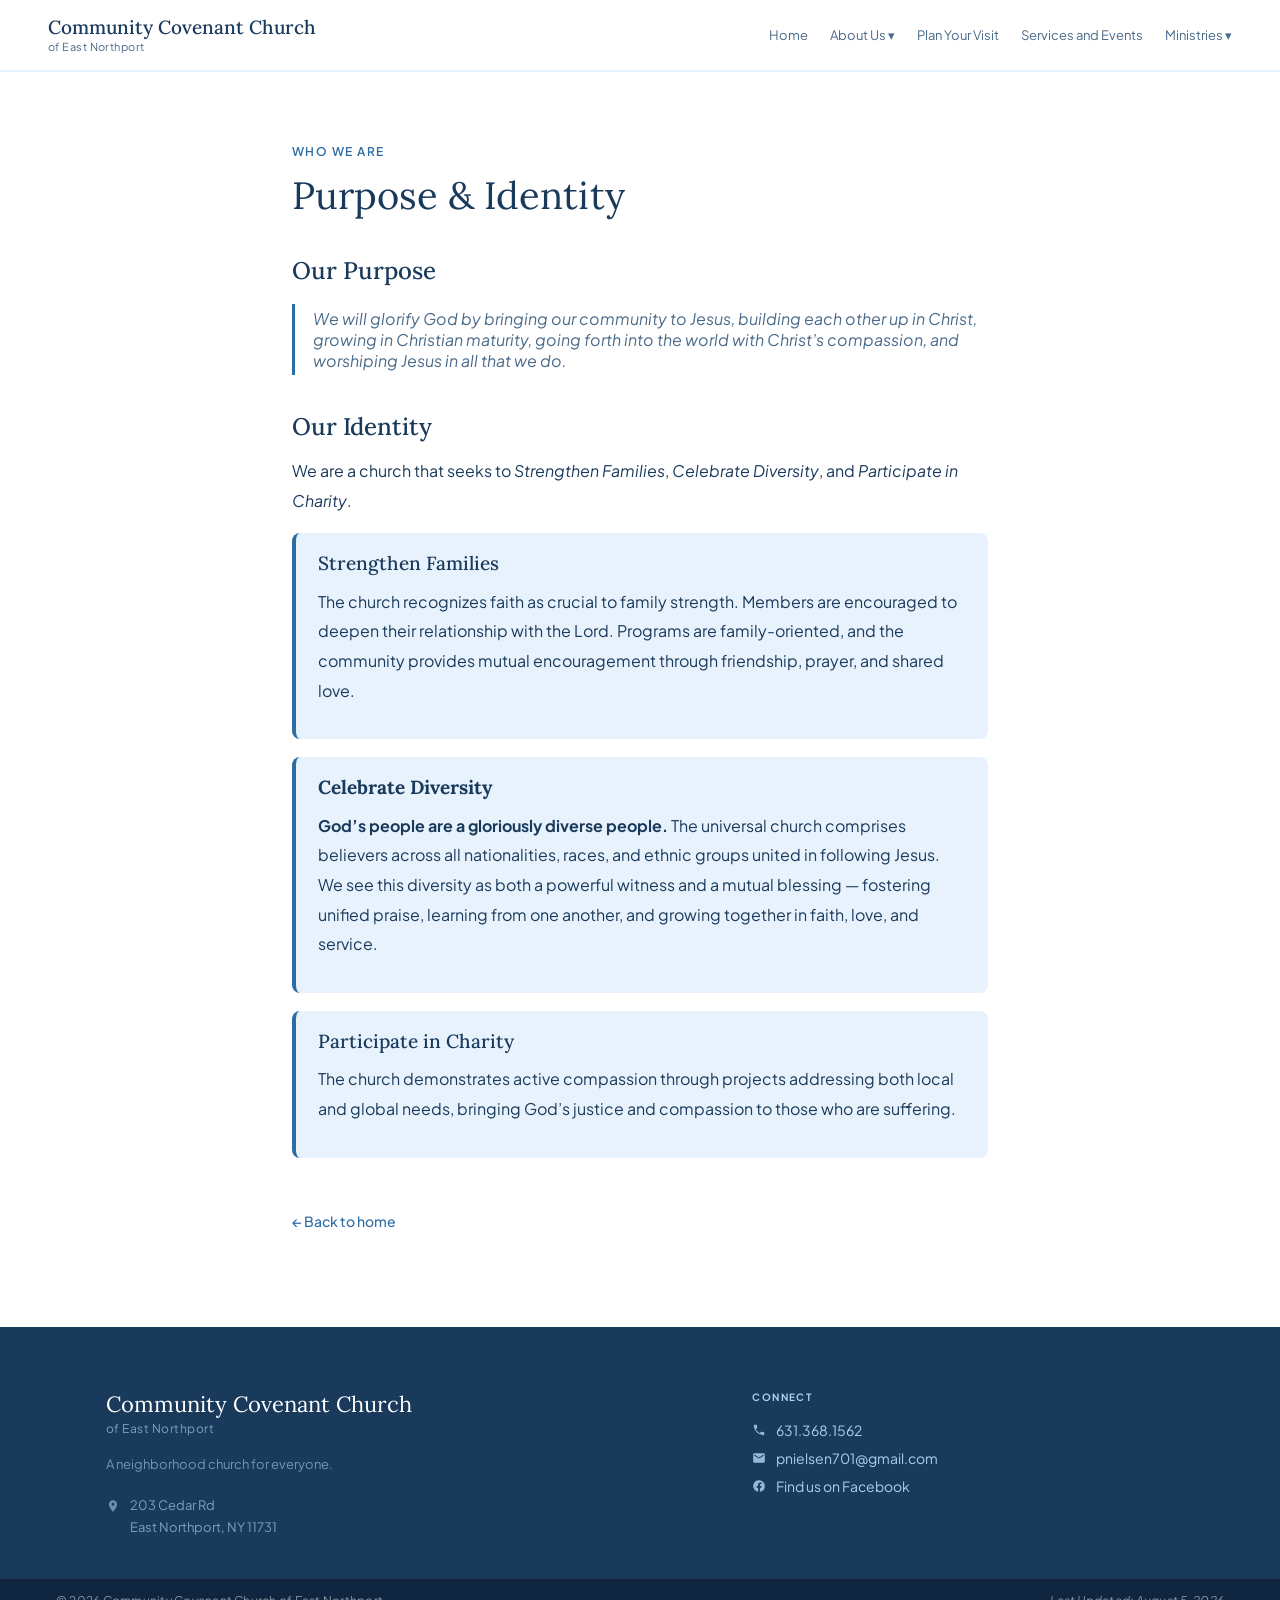
==== about.html @ 5610a80f "Events: add 9/19 Garage Sale, rename Thanksgiving Dinner, move OCC to 11/22" ====
<!DOCTYPE html>
<html lang="en">
<head>
<!-- Google tag (gtag.js) -->
<script async src="https://www.googletagmanager.com/gtag/js?id=G-BMM3CZ1VEX"></script>
<script>
  window.dataLayer = window.dataLayer || [];
  function gtag(){dataLayer.push(arguments);}
  gtag('js', new Date());
  gtag('config', 'G-BMM3CZ1VEX');
</script>
<meta charset="UTF-8">
<meta name="viewport" content="width=device-width, initial-scale=1.0">
<title>Purpose & Identity &mdash; Community Covenant Church of East Northport</title>
<meta name="description" content="Our purpose is to glorify God by bringing our community to Jesus. We Strengthen Families, Celebrate Diversity, and Participate in Charity.">
<link rel="canonical" href="https://comcovchurch.com/about.html">
<meta name="theme-color" content="#2e6da4">
<meta property="og:type" content="website">
<meta property="og:title" content="Purpose & Identity &mdash; Community Covenant Church of East Northport">
<meta property="og:description" content="Our purpose is to glorify God by bringing our community to Jesus. We Strengthen Families, Celebrate Diversity, and Participate in Charity.">
<meta property="og:image" content="https://comcovchurch.com/images/hero.jpg">
<meta property="og:url" content="https://comcovchurch.com/about.html">
<meta property="og:site_name" content="Community Covenant Church of East Northport">
<meta name="twitter:card" content="summary_large_image">
<meta name="twitter:title" content="Purpose & Identity &mdash; Community Covenant Church of East Northport">
<meta name="twitter:description" content="Our purpose is to glorify God by bringing our community to Jesus. We Strengthen Families, Celebrate Diversity, and Participate in Charity.">
<meta name="twitter:image" content="https://comcovchurch.com/images/hero.jpg">
<link href="https://fonts.googleapis.com/css2?family=Lora:ital,wght@0,400;0,500;0,600;1,400&family=Plus+Jakarta+Sans:wght@300;400;500;600&display=swap" rel="stylesheet">
<link rel="stylesheet" href="style.css">
</head>
<body>

<nav>
  <div class="nav-brand">
    <a href="index.html" style="text-decoration:none; color:inherit;">
      <div class="nav-name">Community Covenant Church</div>
      <div class="nav-sub">of East Northport</div>
    </a>
  </div>
  <div class="nav-links">
    <a href="index.html">Home</a>
    <div class="nav-dropdown">
      <button type="button" class="nav-dropdown-trigger" aria-haspopup="true">About Us <span aria-hidden="true">&#9662;</span></button>
      <div class="nav-dropdown-menu" role="menu">
        <a href="about.html" role="menuitem">Purpose &amp; Identity</a>
        <a href="staff.html" role="menuitem">Staff</a>
        <a href="gallery.html" role="menuitem">Gallery</a>
      </div>
    </div>
    <a href="services.html">Plan Your Visit</a>
    <a href="events.html">Services and Events</a>
    <div class="nav-dropdown">
      <button type="button" class="nav-dropdown-trigger" aria-haspopup="true">Ministries <span aria-hidden="true">&#9662;</span></button>
      <div class="nav-dropdown-menu" role="menu">
        <a href="womens-ministry.html" role="menuitem">Women&#8217;s Ministry</a>
        <a href="youth-children.html" role="menuitem">Children &amp; Youth</a>
        <a href="affirmations.html" role="menuitem">Affirmations</a>
      </div>
    </div>
  </div>
</nav>

<main class="article">
  <div class="article-eyebrow">Who we are</div>
  <h1 class="article-title">Purpose & Identity</h1>
  <h2>Our Purpose</h2>
  <blockquote>We will glorify God by bringing our community to Jesus, building each other up in Christ, growing in Christian maturity, going forth into the world with Christ&#8217;s compassion, and worshiping Jesus in all that we do.</blockquote>

  <h2>Our Identity</h2>
  <p>We are a church that seeks to <em>Strengthen Families</em>, <em>Celebrate Diversity</em>, and <em>Participate in Charity</em>.</p>

  <div class="pillar-callout">
    <h3>Strengthen Families</h3>
    <p>The church recognizes faith as crucial to family strength. Members are encouraged to deepen their relationship with the Lord. Programs are family-oriented, and the community provides mutual encouragement through friendship, prayer, and shared love.</p>
  </div>

  <div class="pillar-callout">
    <h3><strong>Celebrate Diversity</strong></h3>
    <p><strong>God&#8217;s people are a gloriously diverse people.</strong> The universal church comprises believers across all nationalities, races, and ethnic groups united in following Jesus. We see this diversity as both a powerful witness and a mutual blessing &mdash; fostering unified praise, learning from one another, and growing together in faith, love, and service.</p>
  </div>

  <div class="pillar-callout">
    <h3>Participate in Charity</h3>
    <p>The church demonstrates active compassion through projects addressing both local and global needs, bringing God&#8217;s justice and compassion to those who are suffering.</p>
  </div>
  <a class="article-back" href="index.html">&larr; Back to home</a>
</main>

<footer id="contact">
  <div class="footer-grid">
    <div class="footer-col footer-brand">
      <div class="footer-name">Community Covenant Church</div>
      <div class="footer-sub-name">of East Northport</div>
      <p class="footer-tagline">A neighborhood church for everyone.</p>
      <div class="footer-addr"><a href="https://www.google.com/maps/search/?api=1&amp;query=203+Cedar+Rd+East+Northport+NY+11731" target="_blank" rel="noopener"><svg class="footer-icon" viewBox="0 0 24 24" width="14" height="14" aria-hidden="true" fill="currentColor"><path d="M12 2C8.13 2 5 5.13 5 9c0 5.25 7 13 7 13s7-7.75 7-13c0-3.87-3.13-7-7-7zm0 9.5a2.5 2.5 0 010-5 2.5 2.5 0 010 5z"/></svg><span>203 Cedar Rd<br>East Northport, NY 11731</span></a></div>
    </div>
    <div class="footer-col">
      <div class="footer-head">Connect</div>
      <div class="footer-contact">
        <a href="tel:6313681562"><svg class="footer-icon" viewBox="0 0 24 24" width="14" height="14" aria-hidden="true" fill="currentColor"><path d="M6.62 10.79c1.44 2.83 3.76 5.14 6.59 6.59l2.2-2.2c.27-.27.67-.36 1.02-.24 1.12.37 2.33.57 3.57.57.55 0 1 .45 1 1V20c0 .55-.45 1-1 1A17 17 0 013 4c0-.55.45-1 1-1h3.5c.55 0 1 .45 1 1 0 1.25.2 2.45.57 3.57.11.35.03.74-.25 1.02l-2.2 2.2z"/></svg><span>631.368.1562</span></a>
        <a href="mailto:pnielsen701@gmail.com"><svg class="footer-icon" viewBox="0 0 24 24" width="14" height="14" aria-hidden="true" fill="currentColor"><path d="M20 4H4c-1.1 0-2 .9-2 2v12c0 1.1.9 2 2 2h16c1.1 0 2-.9 2-2V6c0-1.1-.9-2-2-2zm0 4l-8 5-8-5V6l8 5 8-5v2z"/></svg><span>pnielsen701@gmail.com</span></a>
        <a href="https://www.facebook.com/eastnorthportcovenant" target="_blank" rel="noopener"><svg class="footer-icon" viewBox="0 0 24 24" width="14" height="14" aria-hidden="true" fill="currentColor"><path d="M22 12a10 10 0 10-11.56 9.88V14.9H7.9V12h2.54V9.8c0-2.5 1.5-3.9 3.78-3.9 1.1 0 2.24.2 2.24.2v2.46h-1.26c-1.24 0-1.63.77-1.63 1.56V12h2.78l-.45 2.9h-2.34v6.98A10 10 0 0022 12z"/></svg><span>Find us on Facebook</span></a>
      </div>
    </div>
  </div>
  <div class="footer-bottom">
    <span class="footer-copyright">&copy; 2026 Community Covenant Church of East Northport</span>
    <span class="footer-updated">Last Updated: August 5, 2026</span>
  </div>
</footer>

</body>
</html>
---- style.css ----
*, *::before, *::after { box-sizing: border-box; margin: 0; padding: 0; }
  :root {
    --sky: #2e6da4;
    --sky-light: #e8f2fc;
    --sky-mid: #cce5f6;
    --sky-dark: #1a3a5c;
    --sky-deep: #0f2540;
    --sage: #3a7a54;
    --sage-light: #d4edda;
    --gold: #c8a020;
    --gold-light: #fef9c3;
    --teal: #2a8a8a;
    --teal-light: #cef0ee;
    --white: #ffffff;
    --off-white: #f4f8fc;
    --border: #d8e8f4;
    --text: #1a3a5c;
    --muted: #4a6a8a;
    --muted-light: #7aa0c0;
  }
  body { font-family: 'Plus Jakarta Sans', sans-serif; background: var(--white); color: var(--text); }


  /* ANNOUNCEMENT BANNER */
  .banner { background: var(--sky); padding: 10px 48px; display: flex; align-items: center; justify-content: center; gap: 12px; }
  .banner p { font-size: 13px; color: white; }
  .banner a { color: #a8d0f0; text-decoration: underline; font-weight: 500; }

  /* NAV */
  nav { background: var(--white); border-bottom: 2px solid var(--sky-light); padding: 0 48px; display: flex; align-items: center; justify-content: space-between; height: 72px; position: sticky; top: 0; z-index: 100; }
  .nav-brand { display: flex; flex-direction: column; }
  .nav-name { font-family: 'Lora', serif; font-size: 19px; font-weight: 500; color: var(--sky-dark); line-height: 1.1; }
  .nav-sub { font-size: 11px; color: var(--muted); letter-spacing: 0.04em; margin-top: 2px; }
  .nav-links { display: flex; gap: 22px; align-items: center; flex-wrap: wrap; justify-content: flex-end; }
  .nav-links a { display: inline-block; font-family: inherit; font-size: 13px; font-weight: 400; line-height: 1.4; color: var(--muted); text-decoration: none; transition: color 0.2s; white-space: nowrap; }

  /* MINISTRIES DROPDOWN */
  .nav-dropdown { position: relative; display: inline-flex; align-items: center; }
  .nav-dropdown-trigger { display: inline-block; background: none; border: 0; padding: 0; margin: 0; font-family: inherit; font-size: 13px; font-weight: 400; line-height: 1.4; color: var(--muted); cursor: pointer; transition: color 0.2s; white-space: nowrap; vertical-align: baseline; }
  .nav-dropdown-trigger:hover { color: var(--sky); }
  .nav-dropdown:focus-within .nav-dropdown-trigger { color: var(--sky); }
  .nav-dropdown-menu { position: absolute; top: calc(100% + 8px); left: 50%; transform: translate(-50%, -4px); min-width: 200px; background: var(--white); border: 1px solid var(--border); border-radius: 10px; padding: 6px 0; box-shadow: 0 12px 28px rgba(26,58,92,0.14); opacity: 0; visibility: hidden; transition: opacity 0.15s, visibility 0.15s, transform 0.15s; z-index: 200; }
  .nav-dropdown:hover .nav-dropdown-menu,
  .nav-dropdown:focus-within .nav-dropdown-menu { opacity: 1; visibility: visible; transform: translate(-50%, 0); }
  .nav-dropdown-menu a { display: block; padding: 9px 18px; font-size: 13px; color: var(--text); text-decoration: none; white-space: nowrap; }
  .nav-dropdown-menu a:hover { background: var(--sky-light); color: var(--sky-dark); }
  .nav-links a:hover { color: var(--sky); }
  .nav-cta { background: var(--sky); color: #ffffff; padding: 10px 22px; border-radius: 8px; font-size: 13px; font-weight: 600; text-decoration: none; transition: background 0.2s; }
  .nav-cta:hover { background: var(--sky-dark); color: #ffffff; }

  /* HERO: magazine split */
  .hero { display: grid; grid-template-columns: 1.4fr 1fr; min-height: 440px; }
  .hero-text { background: var(--off-white); padding: 72px 56px; display: flex; flex-direction: column; justify-content: center; }
  .hero-location { font-size: 11px; text-transform: uppercase; letter-spacing: 0.12em; color: var(--sky); font-weight: 600; margin-bottom: 16px; }
  .hero-title { font-family: 'Lora', serif; font-size: 48px; font-weight: 400; color: var(--sky-dark); line-height: 1.15; margin-bottom: 18px; }
  .hero-title em { font-style: italic; }
  .hero-sub { font-size: 16px; color: var(--muted); line-height: 1.8; margin-bottom: 32px; }
  .hero-btns { display: flex; gap: 12px; flex-wrap: wrap; }
  .btn-primary { background: var(--sky); color: white; padding: 12px 24px; border-radius: 8px; font-size: 14px; font-weight: 600; text-decoration: none; transition: background 0.2s; }
  .btn-primary:hover { background: var(--sky-dark); }
  .btn-outline { background: white; color: var(--sky); border: 1.5px solid var(--sky); padding: 11px 22px; border-radius: 8px; font-size: 14px; font-weight: 600; text-decoration: none; transition: all 0.2s; }
  .btn-outline:hover { background: var(--sky-light); }
  .hero-photo { position: relative; overflow: hidden; }
  .hero-photo img { width: 100%; height: 100%; object-fit: cover; object-position: center 20%; }

  /* SCHEDULE BAR */
  .schedule-bar { background: var(--white); border-bottom: 2px solid var(--sky-light); display: grid; grid-template-columns: repeat(3,1fr); }
  .sched-col { padding: 22px 24px; border-right: 1px solid var(--border); text-align: center; }
  .sched-col:last-child { border-right: none; }
  .sched-label { font-size: 10px; font-weight: 600; color: var(--sky); text-transform: uppercase; letter-spacing: 0.1em; margin-bottom: 4px; }
  .sched-val { font-family: 'Lora', serif; font-size: 17px; color: var(--sky-dark); }
  .sched-note { font-size: 11px; color: var(--muted); margin-top: 3px; }
  .sched-col.featured { background: var(--sky); border-right-color: var(--sky); }
  .sched-col.featured .sched-label { color: rgba(255,255,255,0.85); }
  .sched-col.featured .sched-val { color: var(--white); }
  .sched-col.featured .sched-note { color: rgba(255,255,255,0.85); }

  /* ABOUT */
  .about { display: block; }
  .about-text { padding: 72px 56px; max-width: 820px; margin: 0 auto; }
  .section-eyebrow { font-size: 11px; font-weight: 600; color: var(--sky); text-transform: uppercase; letter-spacing: 0.1em; margin-bottom: 14px; }
  .section-title { font-family: 'Lora', serif; font-size: 34px; font-weight: 400; color: var(--sky-dark); line-height: 1.25; margin-bottom: 18px; }
  .section-body { font-size: 15px; color: var(--muted); line-height: 1.85; margin-bottom: 16px; }
  .pillars { display: grid; grid-template-columns: 1fr; gap: 14px; margin-top: 20px; }
  .pillar { background: var(--sky-light); border-radius: 10px; padding: 16px 20px; border-left: 4px solid var(--sky); }
  .pillar-name { font-size: 14px; font-weight: 400; color: var(--sky-dark); margin-bottom: 4px; text-decoration: underline; text-underline-offset: 3px; }
  .pillar-name strong { font-weight: 700; }
  .pillar-desc { font-size: 13px; color: var(--muted); line-height: 1.65; }
  .about-photo { position: relative; min-height: 500px; overflow: hidden; }
  .about-photo img { width: 100%; height: 100%; object-fit: cover; object-position: top center; }

  /* EVENTS */
  .events { background: var(--off-white); padding: 72px 48px; }
  .events-header { display: flex; justify-content: space-between; align-items: baseline; margin-bottom: 32px; }
  .events-header a { font-size: 13px; color: var(--sky); text-decoration: none; font-weight: 500; }
  .events-grid { display: grid; grid-template-columns: repeat(4,1fr); gap: 16px; }
  .event-card { background: var(--white); border-radius: 12px; overflow: hidden; border: 1px solid var(--border); transition: transform 0.2s, box-shadow 0.2s; }
  .event-card:hover { transform: translateY(-4px); box-shadow: 0 12px 32px rgba(26,58,92,0.1); }
  .event-card.featured { border: 2px solid var(--sky); }
  .event-color-bar { height: 52px; display: flex; align-items: center; justify-content: center; }
  .event-photo { width: 100%; height: 140px; object-fit: cover; display: block; }
  .event-color-bar span { font-size: 12px; font-weight: 600; }
  .event-body { padding: 14px 16px 18px; }
  .event-name { font-family: 'Lora', serif; font-size: 15px; color: var(--sky-dark); margin-bottom: 4px; line-height: 1.35; }
  .event-detail { font-size: 12px; color: var(--muted); line-height: 1.5; }
  .event-rsvp { display: inline-block; margin-top: 10px; font-size: 12px; font-weight: 600; color: var(--sky); text-decoration: none; }
  .event-rsvp:hover { color: var(--sky-dark); }
  .event-special-tag { display: inline-block; background: var(--sky); color: white; font-size: 10px; font-weight: 600; padding: 2px 8px; border-radius: 3px; margin-bottom: 6px; letter-spacing: 0.04em; }

  /* VBS FEATURE */
  .vbs { background: var(--sage-light); padding: 64px 56px; display: grid; grid-template-columns: 1fr 1fr; gap: 56px; align-items: center; border-top: 2px solid #b8ddc8; border-bottom: 2px solid #b8ddc8; }
  .vbs-icon { font-family: 'Lora', serif; font-size: 100px; color: var(--sage); opacity: 0.3; line-height: 1; }
  .vbs-art { width: 100%; max-width: 360px; height: auto; border-radius: 12px; box-shadow: 0 12px 32px rgba(26,58,92,0.18); display: block; justify-self: center; }
  @media (max-width: 820px) {
    .vbs { grid-template-columns: 1fr; padding: 48px 28px; gap: 32px; }
    .vbs-art { max-width: 320px; margin: 0 auto; }
  }
  .vbs-eyebrow { font-size: 11px; font-weight: 600; color: var(--sage); text-transform: uppercase; letter-spacing: 0.1em; margin-bottom: 12px; }
  .vbs-title { font-family: 'Lora', serif; font-size: 30px; color: var(--sky-dark); margin-bottom: 14px; line-height: 1.25; }
  .vbs-body { font-size: 14px; color: var(--muted); line-height: 1.85; margin-bottom: 20px; }
  .vbs-btn { display: inline-block; background: var(--sage); color: white; padding: 11px 24px; border-radius: 8px; font-size: 13px; font-weight: 600; text-decoration: none; }

  /* CELEBRATION CALLOUT (name change event) */
  .headline { background: var(--sky-light); padding: 64px 56px; display: grid; grid-template-columns: 1fr 380px; gap: 56px; align-items: center; border-bottom: 2px solid var(--sky-mid); }
  .headline-text .section-title { margin-bottom: 16px; }
  .headline-text .section-body { margin-bottom: 24px; }
  .headline-poster { display: block; line-height: 0; border-radius: 12px; overflow: hidden; box-shadow: 0 12px 32px rgba(26,58,92,0.18); transition: transform 0.2s, box-shadow 0.2s; }
  .headline-poster:hover { transform: translateY(-3px); box-shadow: 0 18px 40px rgba(26,58,92,0.22); }
  .headline-poster img { width: 100%; height: auto; display: block; }
  .headline-posters { display: grid; gap: 14px; }
  .headline-posters a { display: block; line-height: 0; border-radius: 12px; overflow: hidden; box-shadow: 0 12px 32px rgba(26,58,92,0.18); transition: transform 0.2s, box-shadow 0.2s; }
  .headline-posters a:hover { transform: translateY(-3px); box-shadow: 0 18px 40px rgba(26,58,92,0.22); }
  .headline-posters img { width: 100%; height: auto; display: block; }
  @media (max-width: 820px) {
    .headline { grid-template-columns: 1fr; padding: 48px 28px; gap: 32px; }
    .headline-poster { max-width: 380px; margin: 0 auto; }
  }

  /* NEWS */
  .news { background: var(--white); padding: 72px 56px; }
  .news-card { display: grid; grid-template-columns: 4px 1fr; gap: 24px; max-width: 680px; }
  .news-accent { background: var(--sky); border-radius: 2px; }
  .news-tag { display: inline-block; background: var(--sky-light); color: var(--sky); font-size: 10px; font-weight: 700; text-transform: uppercase; letter-spacing: 0.1em; padding: 3px 10px; border-radius: 4px; margin-bottom: 10px; }
  .news-headline { font-family: 'Lora', serif; font-size: 22px; color: var(--sky-dark); margin-bottom: 10px; line-height: 1.35; }
  .news-body { font-size: 14px; color: var(--muted); line-height: 1.85; }

  /* PASTOR */
  .pastor { background: var(--off-white); padding: 72px 56px; display: grid; grid-template-columns: 300px 1fr; gap: 64px; align-items: start; }
  .pastor-card { background: var(--white); border-radius: 16px; overflow: hidden; border: 1px solid var(--border); }
  .pastor-card img { width: 100%; display: block; }
  .pastor-info { padding: 20px 20px 24px; }
  .pastor-name { font-family: 'Lora', serif; font-size: 20px; color: var(--sky-dark); }
  .pastor-title { font-size: 12px; color: var(--sky); font-weight: 600; text-transform: uppercase; letter-spacing: 0.08em; margin-top: 4px; }
  .pastor-contact { margin-top: 14px; display: flex; flex-direction: column; gap: 6px; }
  .pastor-contact a { font-size: 13px; color: var(--muted); text-decoration: none; }
  .pastor-contact a:hover { color: var(--sky); }
  .pastor-bio { font-size: 15px; color: var(--muted); line-height: 1.85; }
  .pastor-bio p + p { margin-top: 14px; }
  .pastor-bio-head { font-family: 'Lora', serif; font-weight: 500; font-size: 18px; color: var(--sky-dark); margin-top: 22px; margin-bottom: 8px; }

  /* MINISTRIES */
  .ministries { background: var(--white); padding: 72px 56px; }
  .ministry-grid { display: grid; grid-template-columns: repeat(3,1fr); gap: 20px; margin-top: 32px; }
  .ministry-card { background: var(--off-white); border-radius: 12px; padding: 28px; border: 1px solid var(--border); display: block; color: inherit; text-decoration: none; transition: transform 0.2s, box-shadow 0.2s, border-color 0.2s; }
  .ministry-card:hover { transform: translateY(-3px); box-shadow: 0 8px 24px rgba(26,58,92,0.08); border-color: var(--sky); }
  .ministry-dot { width: 40px; height: 40px; border-radius: 50%; display: flex; align-items: center; justify-content: center; margin-bottom: 14px; }
  .ministry-name { font-family: 'Lora', serif; font-size: 18px; color: var(--sky-dark); margin-bottom: 8px; }
  .ministry-desc { font-size: 13px; color: var(--muted); line-height: 1.7; }

  /* SERMONS */
  .sermons { background: var(--off-white); padding: 72px 56px; }
  .sermon-list { max-width: 680px; margin-top: 28px; }
  .sermon-row { display: grid; grid-template-columns: 100px 1fr; gap: 20px; align-items: center; padding: 14px 0; border-bottom: 1px solid var(--border); }
  .sermon-date { font-size: 12px; color: var(--sky); font-weight: 600; }
  .sermon-title { font-size: 14px; color: var(--sky-dark); }

  /* FOOTER */
  footer { background: var(--sky-dark); padding: 64px 0 0; }
  .footer-grid { display: grid; grid-template-columns: 1.4fr 1fr; gap: 56px; padding: 0 56px 40px; max-width: 1180px; margin: 0 auto; }
  .footer-col { min-width: 0; }
  .footer-name { font-family: 'Lora', serif; font-size: 22px; color: white; margin-bottom: 4px; line-height: 1.2; }
  .footer-sub-name { font-size: 12px; color: var(--muted-light); letter-spacing: 0.04em; margin-bottom: 18px; }
  .footer-tagline { font-size: 13px; color: var(--muted-light); line-height: 1.65; margin-bottom: 20px; max-width: 360px; opacity: 0.9; }
  .footer-addr { font-size: 13px; color: var(--muted-light); line-height: 1.65; }
  .footer-addr a { display: inline-flex; align-items: flex-start; gap: 10px; color: var(--muted-light); text-decoration: none; transition: color 0.15s; }
  .footer-addr a:hover { color: white; }
  .footer-contact { display: flex; flex-direction: column; gap: 10px; }
  .footer-contact a { display: inline-flex; align-items: center; gap: 10px; font-size: 14px; color: #a8d0f0; text-decoration: none; transition: color 0.15s; }
  .footer-contact a:hover { color: white; }
  .footer-icon { flex: 0 0 auto; opacity: 0.85; }
  .footer-addr .footer-icon { margin-top: 4px; }
  .footer-head { font-size: 10px; font-weight: 700; text-transform: uppercase; letter-spacing: 0.14em; color: #a8d0f0; margin-bottom: 18px; }
  .footer-bottom { border-top: 1px solid rgba(255,255,255,0.08); padding: 20px 56px 24px; font-size: 12px; color: rgba(255,255,255,0.5); letter-spacing: 0.02em; display: flex; justify-content: space-between; align-items: center; flex-wrap: wrap; gap: 12px; }
  .footer-updated { font-style: italic; }
  @media (max-width: 640px) {
    .footer-bottom { padding: 20px 24px 24px; flex-direction: column; gap: 6px; text-align: center; }
  }
  @media (max-width: 720px) {
    footer { padding: 48px 0 0; }
    .footer-grid { grid-template-columns: 1fr; gap: 36px; padding: 0 24px 32px; }
  }
  .footer-bottom { background: var(--sky-deep); padding: 14px 56px; display: flex; justify-content: space-between; }
  .footer-bottom p { font-size: 11px; color: #4a6a8a; }

  .staff { background: var(--off-white); padding: 72px 56px; }
  .staff-grid { display: grid; grid-template-columns: repeat(auto-fit, minmax(280px, 360px)); gap: 24px; margin-top: 36px; justify-content: center; }
  .staff-card { background: var(--white); border-radius: 12px; overflow: hidden; border: 1px solid var(--border); display: flex; flex-direction: column; }
  .staff-photo { aspect-ratio: 4 / 5; overflow: hidden; }
  .staff-photo img { width: 100%; height: 100%; object-fit: cover; object-position: center 30%; }
  .staff-placeholder { aspect-ratio: 4 / 5; background: var(--sky-light); display: flex; align-items: center; justify-content: center; }
  .staff-initials { font-family: 'Lora', serif; font-size: 56px; color: var(--sky); opacity: 0.4; }
  .staff-info { padding: 20px 22px 26px; }
  .staff-name { font-family: 'Lora', serif; font-size: 20px; color: var(--sky-dark); margin-bottom: 4px; }
  .staff-role { font-size: 11px; font-weight: 600; color: var(--sky); text-transform: uppercase; letter-spacing: 0.1em; margin-bottom: 12px; }
  .staff-bio { font-size: 13px; color: var(--muted); line-height: 1.75; margin-bottom: 14px; }
  .staff-link { display: inline-block; font-size: 13px; font-weight: 500; color: var(--sky); text-decoration: none; }
  .staff-link:hover { color: var(--sky-dark); }
  /* ARTICLE / SUB-PAGES */
  .article { max-width: 760px; margin: 0 auto; padding: 72px 32px 96px; }
  .article-eyebrow { font-size: 12px; font-weight: 600; color: var(--sky); text-transform: uppercase; letter-spacing: 0.12em; margin-bottom: 14px; }
  .article-title { font-family: 'Lora', serif; font-size: 38px; font-weight: 400; color: var(--sky-dark); line-height: 1.2; margin-bottom: 32px; }
  .article h2 { font-family: 'Lora', serif; font-weight: 500; font-size: 24px; color: var(--sky-dark); margin-top: 36px; margin-bottom: 14px; line-height: 1.3; }
  .article h3 { font-family: 'Lora', serif; font-weight: 500; font-size: 19px; color: var(--sky-dark); margin-top: 28px; margin-bottom: 10px; line-height: 1.35; }
  .article p { font-size: 16px; color: var(--text); line-height: 1.85; margin-bottom: 16px; }
  .article ul, .article ol { margin: 0 0 16px 0; padding-left: 22px; }
  .article li { font-size: 16px; color: var(--text); line-height: 1.85; margin-bottom: 8px; }
  .article blockquote { border-left: 3px solid var(--sky); padding: 4px 0 4px 18px; margin: 18px 0; font-style: italic; color: var(--muted); }
  .article a { color: var(--sky); }
  .article a:hover { color: var(--sky-dark); }
  .article-img { display: block; width: 100%; height: auto; border-radius: 12px; margin: 18px 0 24px; box-shadow: 0 8px 24px rgba(26,58,92,0.12); }
  .article-back { display: inline-block; margin-top: 36px; font-size: 14px; color: var(--sky); text-decoration: none; font-weight: 500; }
  .article-back:hover { color: var(--sky-dark); }
  .ministry-block { background: var(--off-white); border: 1px solid var(--border); border-radius: 16px; padding: 36px 40px; margin-top: 28px; }
  .ministry-block:first-of-type { margin-top: 36px; }
  .ministry-block-eyebrow { font-size: 11px; font-weight: 600; color: var(--sky); text-transform: uppercase; letter-spacing: 0.12em; margin-bottom: 8px; }
  .ministry-block h2 { font-family: 'Lora', serif; font-weight: 500; font-size: 26px; color: var(--sky-dark); margin-top: 0; margin-bottom: 14px; }
  .ministry-block h3 { font-family: 'Lora', serif; font-weight: 500; font-size: 18px; color: var(--sky-dark); margin-top: 22px; margin-bottom: 8px; }
  .ministry-block-link { display: inline-block; margin-top: 12px; font-size: 14px; font-weight: 500; color: var(--sky); text-decoration: none; }
  .ministry-block-link:hover { color: var(--sky-dark); }
  @media (max-width: 640px) {
    .ministry-block { padding: 28px 22px; }
  }
  .pillar-callout { background: var(--sky-light); border-left: 4px solid var(--sky); border-radius: 8px; padding: 18px 22px; margin: 18px 0; }
  .pillar-callout h3 { margin-top: 0; }
  /* CONTACT US PAGE */
  .contact-methods { display: grid; grid-template-columns: repeat(3, 1fr); gap: 16px; margin: 32px 0 8px; }
  .contact-method { display: flex; flex-direction: column; align-items: center; text-align: center; padding: 28px 20px; background: var(--off-white); border: 1px solid var(--border); border-radius: 12px; text-decoration: none; color: inherit; transition: transform 0.15s, box-shadow 0.15s, border-color 0.15s; }
  .contact-method:hover { transform: translateY(-3px); box-shadow: 0 12px 28px rgba(26,58,92,0.10); border-color: var(--sky); }
  .contact-method svg { color: var(--sky); margin-bottom: 14px; }
  .contact-method-label { font-size: 11px; font-weight: 700; color: var(--sky); text-transform: uppercase; letter-spacing: 0.12em; }
  .contact-method-value { font-size: 15px; color: var(--text); margin-top: 6px; word-break: break-word; line-height: 1.4; }
  .visit-grid { display: grid; grid-template-columns: 1fr 1.2fr; gap: 32px; margin-top: 18px; align-items: start; }
  .visit-block { padding: 16px 0; border-bottom: 1px solid var(--border); }
  .visit-block:first-child { padding-top: 0; }
  .visit-block:last-child { border-bottom: 0; padding-bottom: 0; }
  .visit-label { font-size: 11px; font-weight: 700; color: var(--sky); text-transform: uppercase; letter-spacing: 0.12em; margin-bottom: 6px; }
  .visit-value { font-size: 16px; color: var(--text); line-height: 1.55; }
  .visit-value strong { font-size: 22px; font-weight: 500; }
  .visit-note { font-size: 13px; color: var(--muted); margin-top: 4px; }
  .visit-link { display: inline-block; margin-top: 10px; color: var(--sky); font-size: 14px; font-weight: 500; text-decoration: none; }
  .visit-link:hover { color: var(--sky-dark); }
  .visit-map { height: 100%; min-height: 360px; }
  @media (max-width: 720px) {
    .contact-methods { grid-template-columns: 1fr; }
    .visit-grid { grid-template-columns: 1fr; }
    .visit-map { min-height: 280px; }
  }

  .contact-block { background: var(--off-white); border-radius: 12px; padding: 24px 28px; margin-top: 24px; }
  .contact-block dt { font-size: 12px; font-weight: 600; color: var(--sky); text-transform: uppercase; letter-spacing: 0.08em; margin-top: 14px; }
  .contact-block dt:first-child { margin-top: 0; }
  .contact-block dd { font-size: 16px; color: var(--text); margin: 4px 0 0 0; line-height: 1.6; }
  .contact-block dd a { color: var(--sky); text-decoration: none; }
  .contact-block dd a:hover { text-decoration: underline; }

  /* PRIOR EVENTS (thank-you cards with photo grid) */
  .prior-events { padding: 64px 56px; background: var(--off-white); }
  .prior-event-card { background: var(--white); border: 1px solid var(--border); border-radius: 16px; overflow: hidden; max-width: 980px; margin: 24px auto 0; display: grid; grid-template-columns: 1fr 1.4fr; }
  .prior-event-info { padding: 32px 36px; display: flex; flex-direction: column; justify-content: center; }
  .prior-event-date { font-size: 11px; font-weight: 700; color: var(--sky); text-transform: uppercase; letter-spacing: 0.12em; margin-bottom: 10px; }
  .prior-event-name { font-family: 'Lora', serif; font-size: 24px; font-weight: 500; color: var(--sky-dark); margin: 0 0 14px; line-height: 1.25; }
  .prior-event-thanks { font-size: 15px; color: var(--text); line-height: 1.7; margin: 0; }
  .prior-event-gallery { display: grid; grid-template-columns: repeat(2, 1fr); gap: 2px; }
  .prior-event-gallery img { width: 100%; height: 100%; min-height: 160px; object-fit: cover; display: block; }
  @media (max-width: 820px) {
    .prior-events { padding: 48px 24px; }
    .prior-event-card { grid-template-columns: 1fr; }
    .prior-event-gallery img { min-height: 200px; }
  }

  /* PHOTO BANNER (3-photo strip) */
  .past-events { padding: 0; background: var(--off-white); }
  .photo-banner { display: grid; grid-template-columns: repeat(3, 1fr); gap: 4px; }
  .photo-banner img { width: 100%; height: 280px; object-fit: cover; display: block; object-position: center; }
  .photo-banner img:nth-child(2) { object-position: top !important; }
  @media (max-width: 720px) { .photo-banner { grid-template-columns: 1fr; gap: 2px; } .photo-banner img { height: 220px; } }

  /* GALLERY (masonry, no cropping) */
  .gallery { column-count: 3; column-gap: 16px; }
  .gallery img { width: 100%; height: auto; display: block; margin: 0 0 16px; border-radius: 8px; break-inside: avoid; box-shadow: 0 4px 14px rgba(26,58,92,0.08); transition: transform 0.2s, box-shadow 0.2s; }
  .gallery img:hover { transform: translateY(-2px); box-shadow: 0 10px 24px rgba(26,58,92,0.14); }
  @media (max-width: 1024px) { .gallery { column-count: 2; } }
  @media (max-width: 560px) { .gallery { column-count: 1; } .past-events { padding: 48px 24px; } }

  /* RECURRING EVENTS GRID */
  .recurring-grid { grid-template-columns: repeat(3, 1fr); }
  @media (max-width: 720px) { .recurring-grid { grid-template-columns: 1fr; } }

  /* SERVICES PAGE */
  .service-card { display: grid; grid-template-columns: 1fr auto; gap: 24px; align-items: center; background: var(--off-white); border: 1px solid var(--border); border-radius: 12px; padding: 22px 26px; margin-top: 18px; }
  .service-card:first-of-type { margin-top: 24px; }
  .service-card.featured { background: var(--sky); border-color: var(--sky); color: var(--white); box-shadow: 0 12px 28px rgba(26,58,92,0.18); }
  .service-card.featured .service-name,
  .service-card.featured .service-when { color: var(--white); }
  .service-card.featured .service-note { color: rgba(255,255,255,0.85); }
  .service-card.featured .cal-icon-link { background: rgba(255,255,255,0.95); border-color: rgba(255,255,255,0.95); }
  .service-name { font-family: 'Lora', serif; font-size: 20px; color: var(--sky-dark); margin-bottom: 4px; }
  .service-when { font-size: 22px; color: var(--text); line-height: 1.2; }
  .service-when strong { font-weight: 500; }
  .service-note { font-size: 13px; color: var(--muted); margin-top: 2px; }
  .service-cal { display: flex; gap: 10px; align-items: center; }
  .cal-icon-link { display: inline-flex; align-items: center; justify-content: center; width: 48px; height: 48px; background: var(--white); border: 1px solid var(--border); border-radius: 10px; transition: transform 0.15s, box-shadow 0.15s, border-color 0.15s; }
  .cal-icon-link:hover { transform: translateY(-2px); box-shadow: 0 6px 14px rgba(26,58,92,0.15); border-color: var(--sky); }
  .map-embed { display: block; width: 100%; height: 360px; border: 0; border-radius: 12px; margin: 18px 0 24px; box-shadow: 0 8px 24px rgba(26,58,92,0.12); }
  @media (max-width: 640px) {
    .service-card { grid-template-columns: 1fr; }
    .service-cal { justify-content: flex-start; }
  }
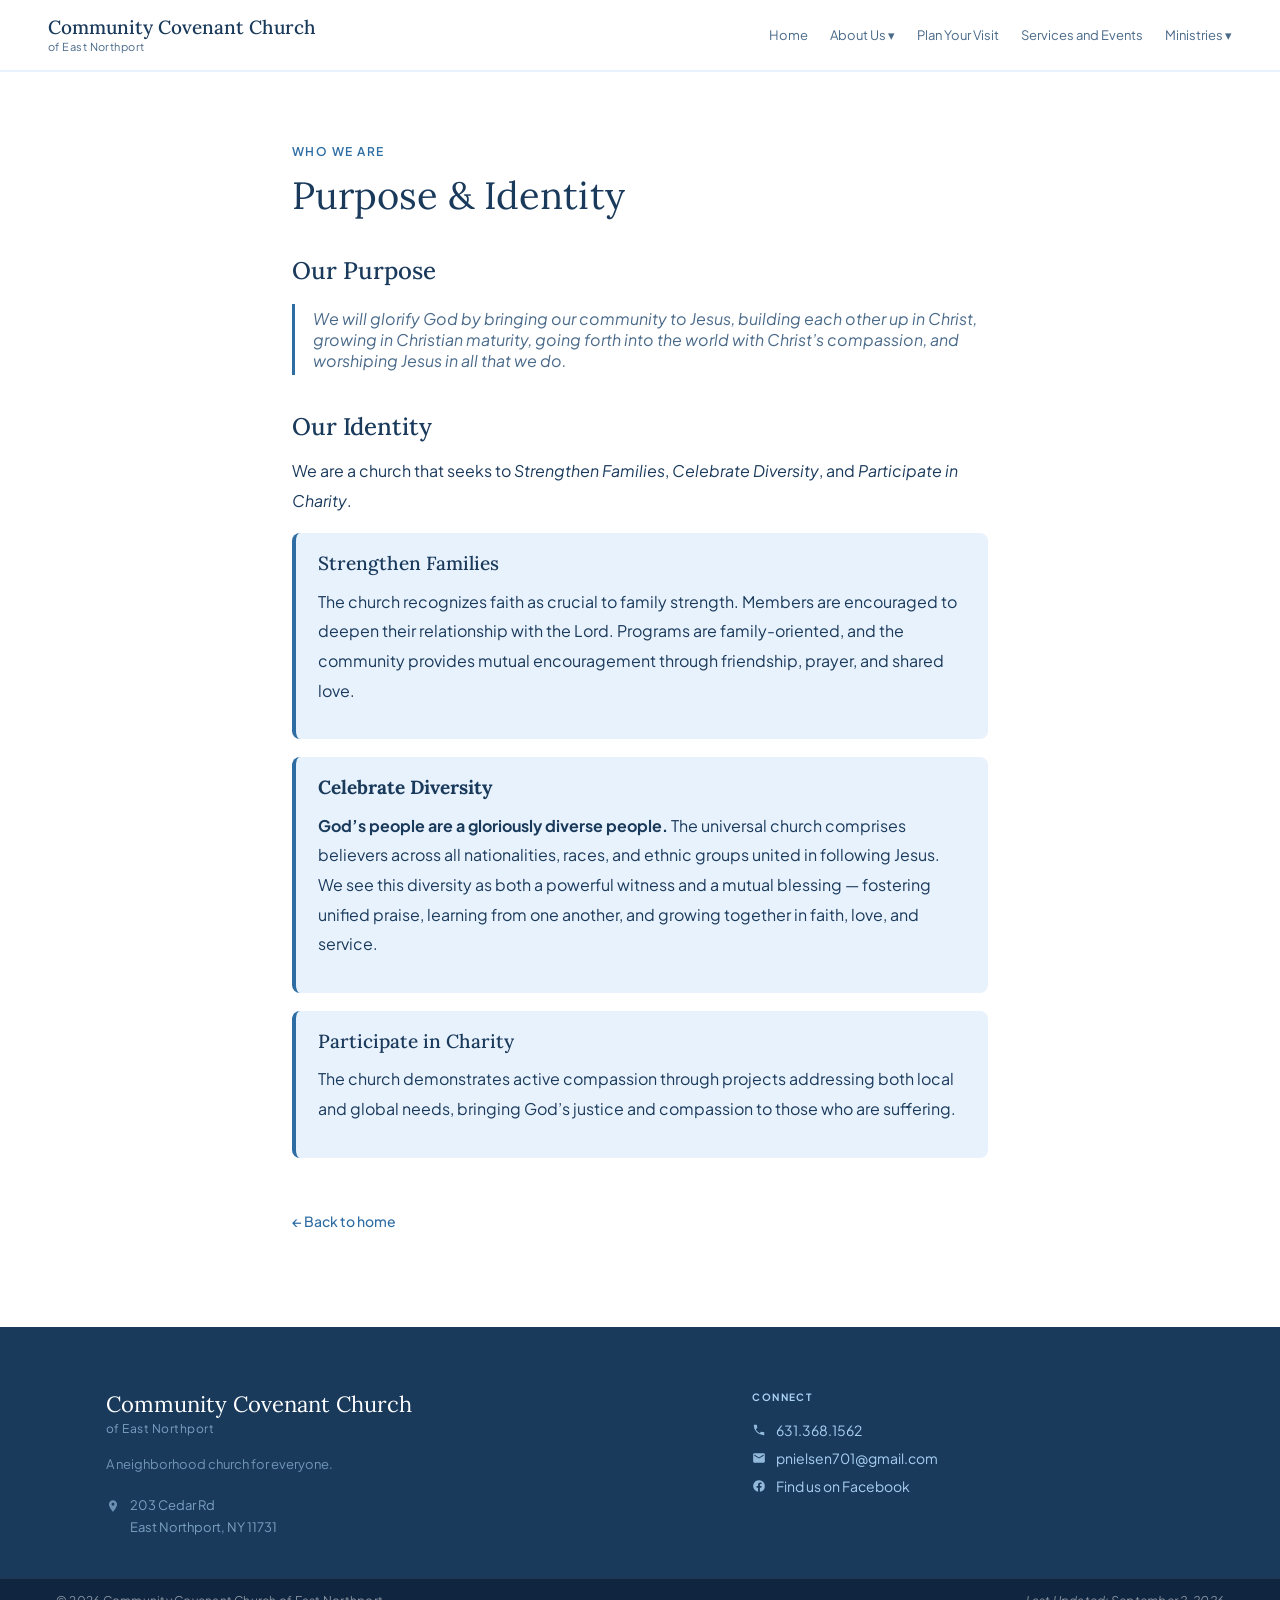
==== commit e10261cf: "Post-summer: standard 11 AM schedule; remove past VBS+Picnic; garage sale to 9/27 with rain date 10/" ====
--- a/about.html
+++ b/about.html
@@ -105,7 +105,7 @@
   </div>
   <div class="footer-bottom">
     <span class="footer-copyright">&copy; 2026 Community Covenant Church of East Northport</span>
-    <span class="footer-updated">Last Updated: August 5, 2026</span>
+    <span class="footer-updated">Last Updated: September 2, 2026</span>
   </div>
 </footer>
 
--- a/style.css
+++ b/style.css
@@ -306,6 +306,14 @@
   .recurring-grid { grid-template-columns: repeat(3, 1fr); }
   @media (max-width: 720px) { .recurring-grid { grid-template-columns: 1fr; } }
 
+  /* HORIZONTAL SCROLL for the full upcoming events list on events.html */
+  .events-scroll-hint { font-size: 13px; color: var(--muted); margin: 0 0 16px; font-style: italic; }
+  .events-grid-scroll { display: flex !important; grid-template-columns: none; overflow-x: auto; gap: 16px; padding: 4px 4px 20px; scroll-snap-type: x mandatory; -webkit-overflow-scrolling: touch; scrollbar-color: var(--sky) var(--sky-light); }
+  .events-grid-scroll::-webkit-scrollbar { height: 10px; }
+  .events-grid-scroll::-webkit-scrollbar-track { background: var(--sky-light); border-radius: 5px; }
+  .events-grid-scroll::-webkit-scrollbar-thumb { background: var(--sky); border-radius: 5px; }
+  .events-grid-scroll .event-card { flex: 0 0 260px; scroll-snap-align: start; }
+
   /* SERVICES PAGE */
   .service-card { display: grid; grid-template-columns: 1fr auto; gap: 24px; align-items: center; background: var(--off-white); border: 1px solid var(--border); border-radius: 12px; padding: 22px 26px; margin-top: 18px; }
   .service-card:first-of-type { margin-top: 24px; }
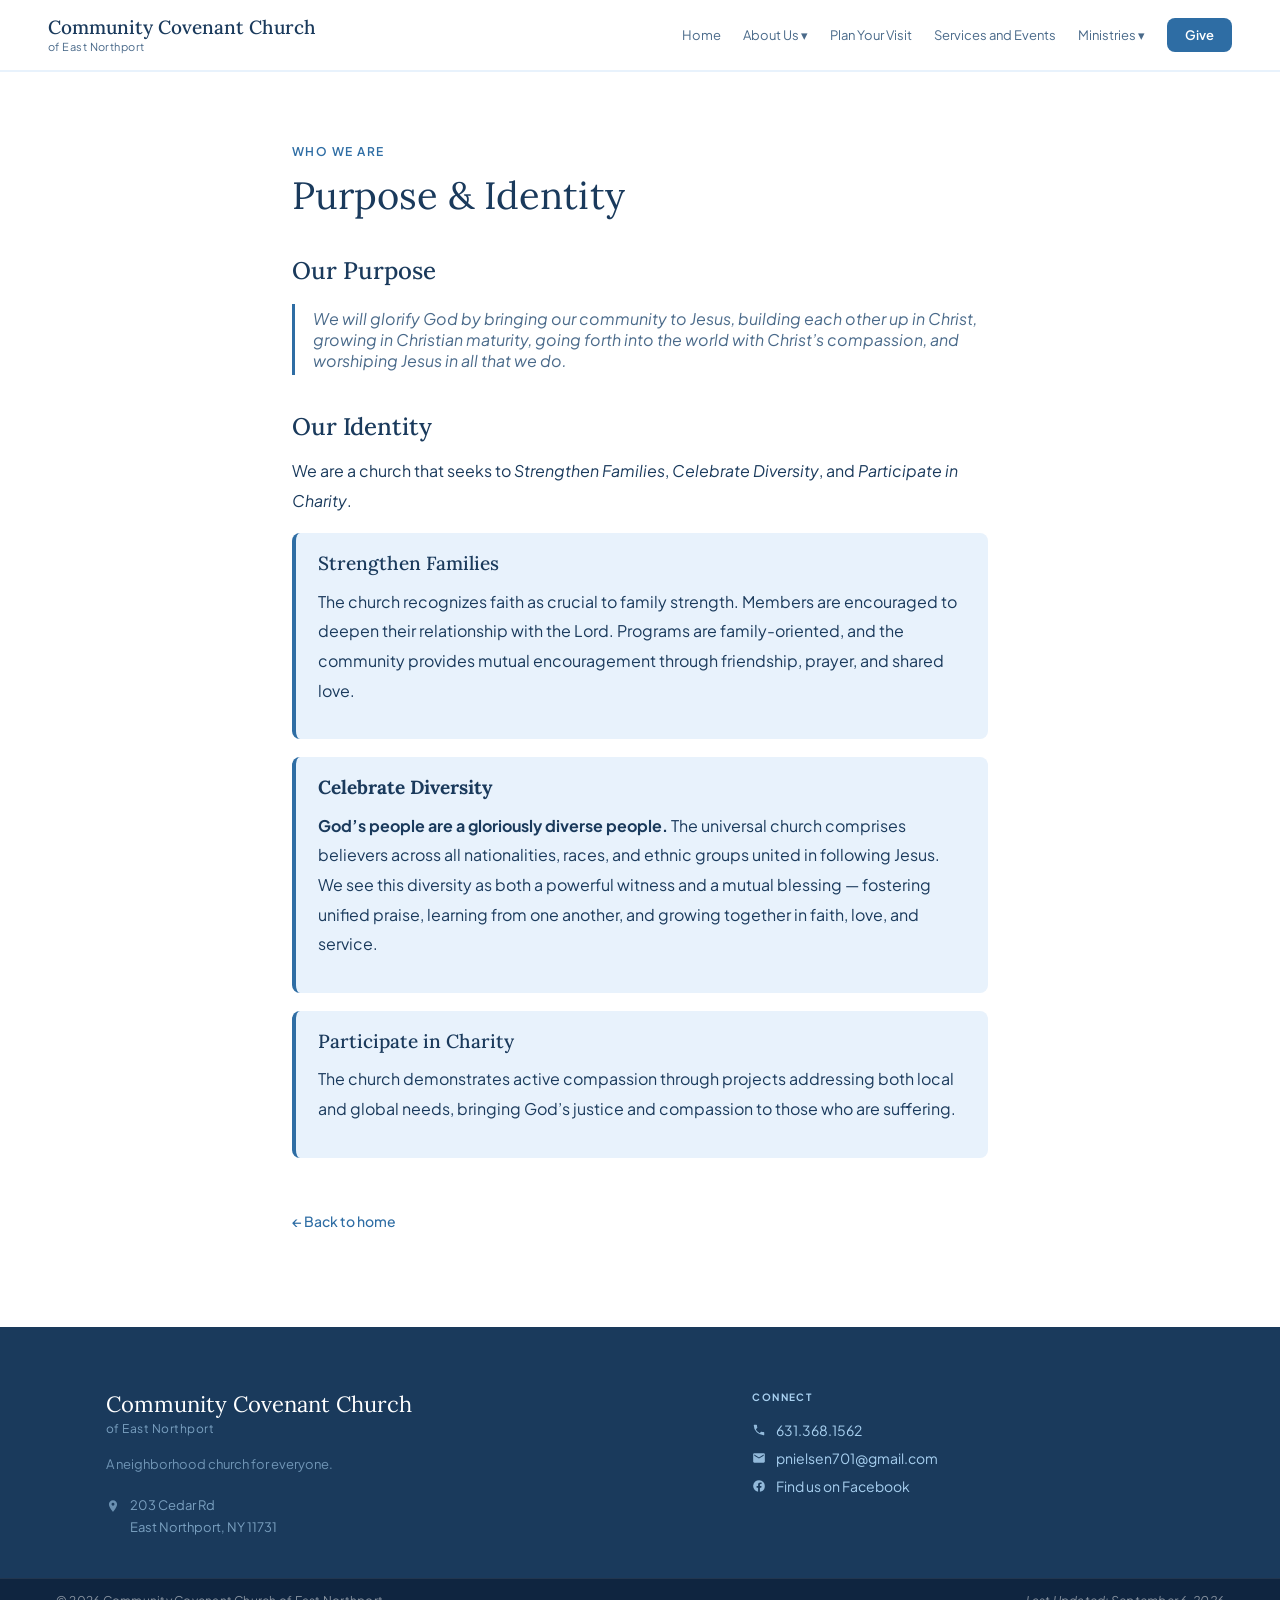
==== commit 7460da08: "Services and Events: rework Recurring cards; Featured Upcoming Events (next 3); Full Calendar embed;" ====
--- a/about.html
+++ b/about.html
@@ -57,6 +57,7 @@
         <a href="affirmations.html" role="menuitem">Affirmations</a>
       </div>
     </div>
+    <a href="give.html" class="nav-cta">Give</a>
   </div>
 </nav>
 
@@ -105,7 +106,7 @@
   </div>
   <div class="footer-bottom">
     <span class="footer-copyright">&copy; 2026 Community Covenant Church of East Northport</span>
-    <span class="footer-updated">Last Updated: September 2, 2026</span>
+    <span class="footer-updated">Last Updated: September 6, 2026</span>
   </div>
 </footer>
 
--- a/style.css
+++ b/style.css
@@ -45,8 +45,8 @@
   .nav-dropdown-menu a { display: block; padding: 9px 18px; font-size: 13px; color: var(--text); text-decoration: none; white-space: nowrap; }
   .nav-dropdown-menu a:hover { background: var(--sky-light); color: var(--sky-dark); }
   .nav-links a:hover { color: var(--sky); }
-  .nav-cta { background: var(--sky); color: #ffffff; padding: 10px 22px; border-radius: 8px; font-size: 13px; font-weight: 600; text-decoration: none; transition: background 0.2s; }
-  .nav-cta:hover { background: var(--sky-dark); color: #ffffff; }
+  .nav-links a.nav-cta { background: var(--sky); color: #ffffff; padding: 8px 18px; border-radius: 8px; font-size: 13px; font-weight: 600; text-decoration: none; transition: background 0.2s, color 0.2s; }
+  .nav-links a.nav-cta:hover { background: var(--sky-dark); color: #ffffff; }
 
   /* HERO: magazine split */
   .hero { display: grid; grid-template-columns: 1.4fr 1fr; min-height: 440px; }
@@ -275,7 +275,9 @@
 
   /* PRIOR EVENTS (thank-you cards with photo grid) */
   .prior-events { padding: 64px 56px; background: var(--off-white); }
+  .prior-events-grid { display: grid; grid-template-columns: repeat(2, 1fr); gap: 20px; max-width: 1200px; margin: 24px auto 0; }
   .prior-event-card { background: var(--white); border: 1px solid var(--border); border-radius: 16px; overflow: hidden; max-width: 980px; margin: 24px auto 0; display: grid; grid-template-columns: 1fr 1.4fr; }
+  .prior-events-grid .prior-event-card { grid-template-columns: 1fr; max-width: none; margin: 0; }
   .prior-event-info { padding: 32px 36px; display: flex; flex-direction: column; justify-content: center; }
   .prior-event-date { font-size: 11px; font-weight: 700; color: var(--sky); text-transform: uppercase; letter-spacing: 0.12em; margin-bottom: 10px; }
   .prior-event-name { font-family: 'Lora', serif; font-size: 24px; font-weight: 500; color: var(--sky-dark); margin: 0 0 14px; line-height: 1.25; }
@@ -285,6 +287,7 @@
   @media (max-width: 820px) {
     .prior-events { padding: 48px 24px; }
     .prior-event-card { grid-template-columns: 1fr; }
+    .prior-events-grid { grid-template-columns: 1fr; }
     .prior-event-gallery img { min-height: 200px; }
   }
 
@@ -304,15 +307,20 @@
 
   /* RECURRING EVENTS GRID */
   .recurring-grid { grid-template-columns: repeat(3, 1fr); }
+  .recurring-grid .event-color-bar { height: 48px; }
+  .recurring-grid .event-color-bar span { font-size: 16px; font-weight: 600; letter-spacing: 0.02em; }
+  .recurring-grid .event-time { font-family: 'Lora', serif; font-size: 18px; font-weight: 500; color: var(--sky-dark); line-height: 1.4; margin-top: 10px; }
+  .recurring-grid .event-note { font-size: 12px; color: var(--muted); line-height: 1.5; margin-top: 8px; }
   @media (max-width: 720px) { .recurring-grid { grid-template-columns: 1fr; } }
 
-  /* HORIZONTAL SCROLL for the full upcoming events list on events.html */
-  .events-scroll-hint { font-size: 13px; color: var(--muted); margin: 0 0 16px; font-style: italic; }
-  .events-grid-scroll { display: flex !important; grid-template-columns: none; overflow-x: auto; gap: 16px; padding: 4px 4px 20px; scroll-snap-type: x mandatory; -webkit-overflow-scrolling: touch; scrollbar-color: var(--sky) var(--sky-light); }
-  .events-grid-scroll::-webkit-scrollbar { height: 10px; }
-  .events-grid-scroll::-webkit-scrollbar-track { background: var(--sky-light); border-radius: 5px; }
-  .events-grid-scroll::-webkit-scrollbar-thumb { background: var(--sky); border-radius: 5px; }
-  .events-grid-scroll .event-card { flex: 0 0 260px; scroll-snap-align: start; }
+  /* FEATURED UPCOMING EVENTS GRID (3-col) */
+  .events-grid-featured { grid-template-columns: repeat(3, 1fr); }
+  @media (max-width: 720px) { .events-grid-featured { grid-template-columns: 1fr; } }
+
+  /* FULL CALENDAR EMBED */
+  .calendar-embed { width: 100%; margin: 0 auto; }
+  .calendar-embed iframe { display: block; width: 100%; height: 600px; border: 0; border-radius: 8px; box-shadow: 0 4px 14px rgba(26,58,92,0.08); }
+  @media (max-width: 720px) { .calendar-embed iframe { height: 500px; } }
 
   /* SERVICES PAGE */
   .service-card { display: grid; grid-template-columns: 1fr auto; gap: 24px; align-items: center; background: var(--off-white); border: 1px solid var(--border); border-radius: 12px; padding: 22px 26px; margin-top: 18px; }
@@ -333,4 +341,9 @@
   @media (max-width: 640px) {
     .service-card { grid-template-columns: 1fr; }
     .service-cal { justify-content: flex-start; }
-  }+  }
+  /* GIVE PAGE */
+  .give-widget { margin: 32px 0; min-height: 100px; }
+  .give-quick { text-align: center; margin: 32px 0; padding: 24px; background: var(--off-white); border-radius: 12px; }
+  .give-quick p { margin: 0 0 14px; color: var(--muted); font-size: 14px; }
+  .give-address { background: var(--off-white); border-left: 4px solid var(--sky); padding: 14px 18px; border-radius: 6px; font-style: normal; line-height: 1.7; }
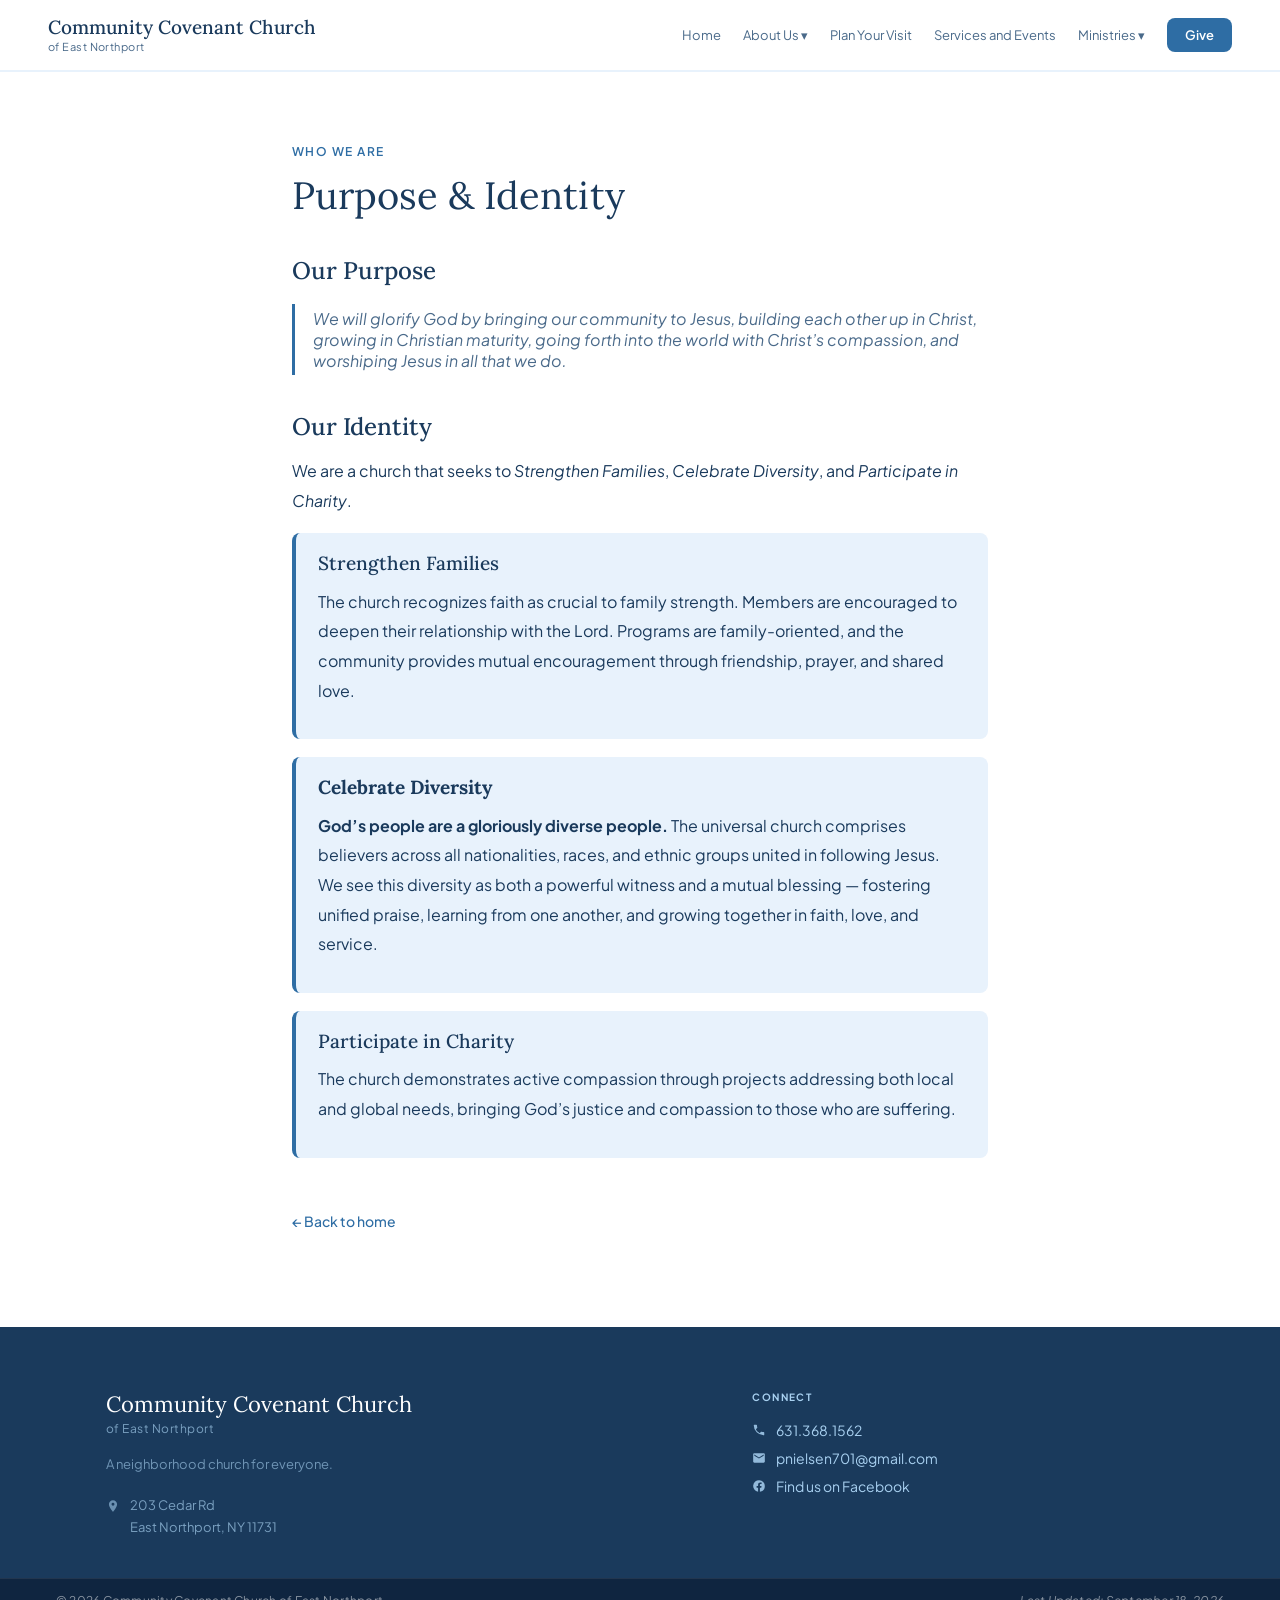
==== commit fcb12950: "Fix Church Garage Sale date: September 26 (was September 27) Co-Authored-By: Claude Opus 4.7 <norepl" ====
--- a/about.html
+++ b/about.html
@@ -106,7 +106,7 @@
   </div>
   <div class="footer-bottom">
     <span class="footer-copyright">&copy; 2026 Community Covenant Church of East Northport</span>
-    <span class="footer-updated">Last Updated: September 6, 2026</span>
+    <span class="footer-updated">Last Updated: September 18, 2026</span>
   </div>
 </footer>
 
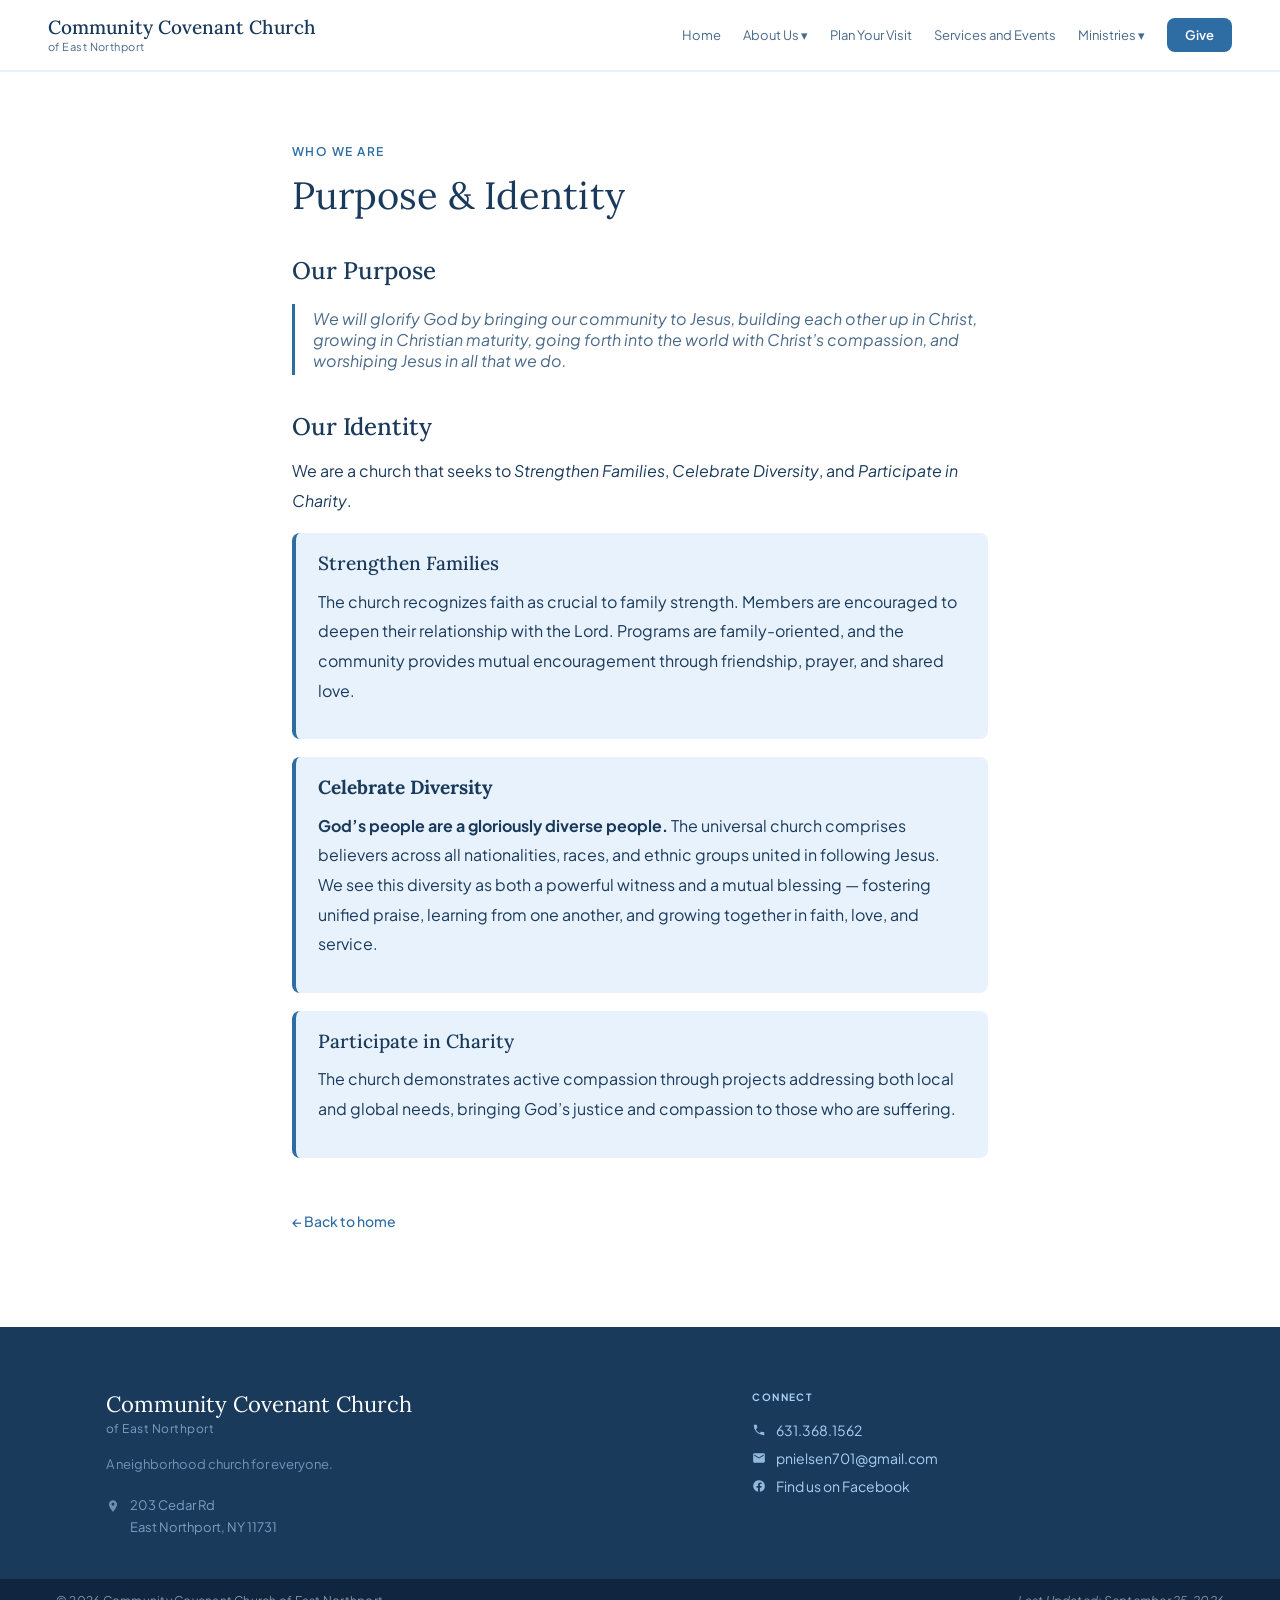
==== commit bb2eebbd: "Postpone Church Garage Sale to rain date October 3 with weather note Co-Authored-By: Claude Opus 4.7" ====
--- a/about.html
+++ b/about.html
@@ -106,7 +106,7 @@
   </div>
   <div class="footer-bottom">
     <span class="footer-copyright">&copy; 2026 Community Covenant Church of East Northport</span>
-    <span class="footer-updated">Last Updated: September 18, 2026</span>
+    <span class="footer-updated">Last Updated: September 25, 2026</span>
   </div>
 </footer>
 
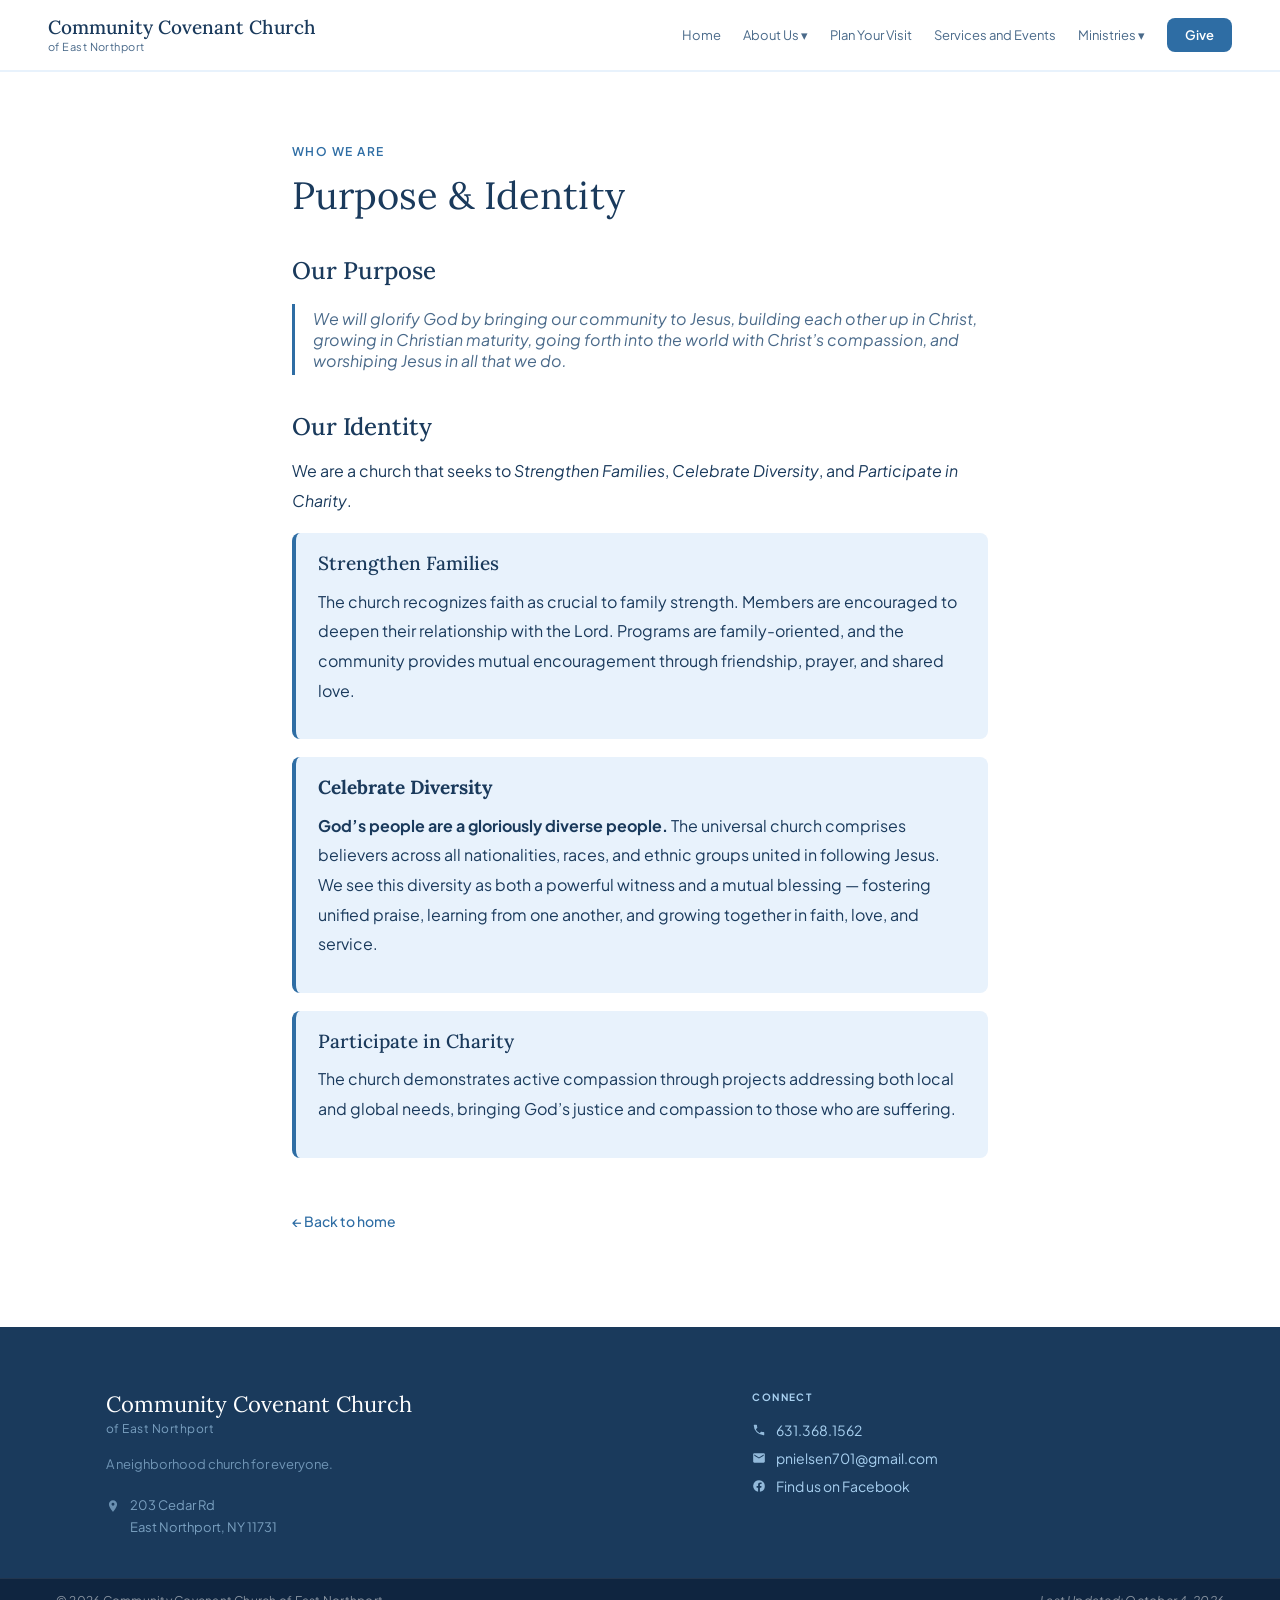
==== commit 61859361: "Remove past Garage Sale; promote Italian Dinner (banner + 6pm-8pm time) Co-Authored-By: Claude Opus " ====
--- a/about.html
+++ b/about.html
@@ -106,7 +106,7 @@
   </div>
   <div class="footer-bottom">
     <span class="footer-copyright">&copy; 2026 Community Covenant Church of East Northport</span>
-    <span class="footer-updated">Last Updated: September 25, 2026</span>
+    <span class="footer-updated">Last Updated: October 4, 2026</span>
   </div>
 </footer>
 
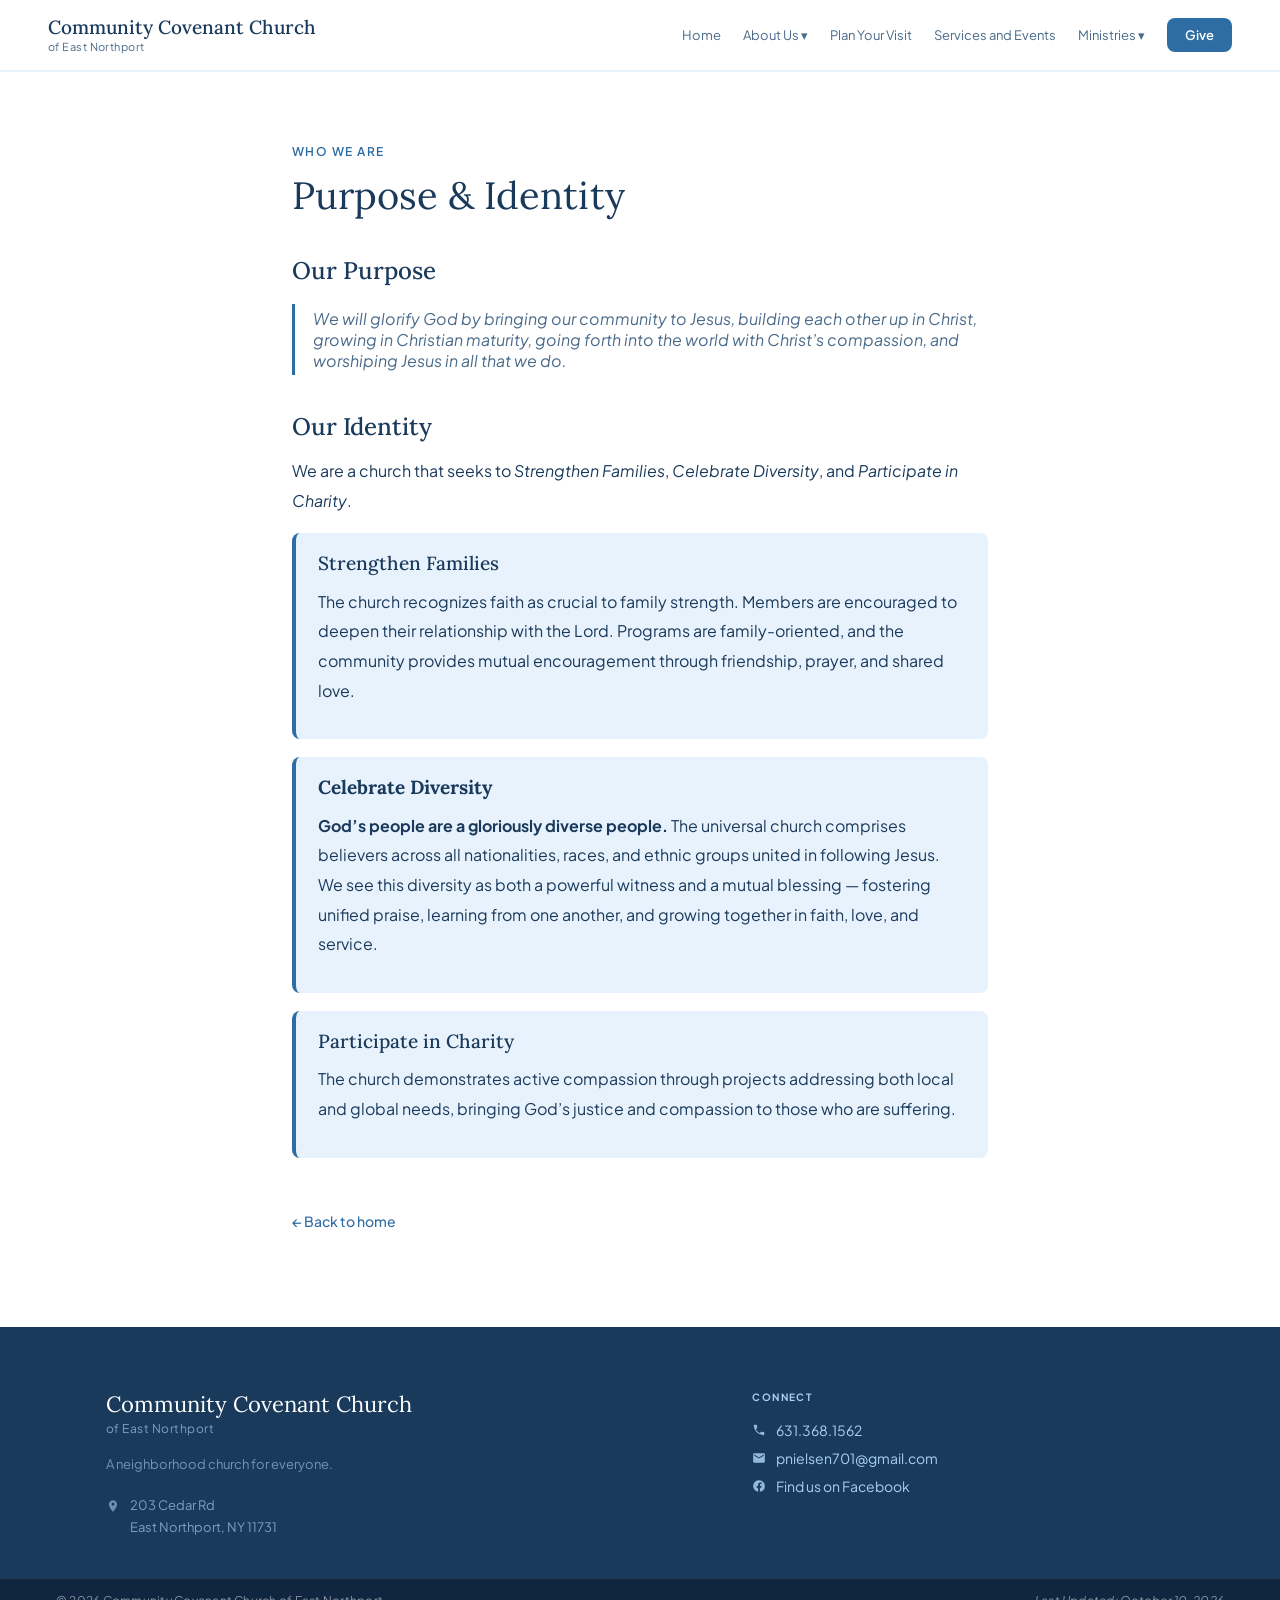
==== commit c773b3fa: "Remove past Italian Dinner; set Fall Festival time; add CWRD 80th anniversary card; update banner to" ====
--- a/about.html
+++ b/about.html
@@ -106,7 +106,7 @@
   </div>
   <div class="footer-bottom">
     <span class="footer-copyright">&copy; 2026 Community Covenant Church of East Northport</span>
-    <span class="footer-updated">Last Updated: October 4, 2026</span>
+    <span class="footer-updated">Last Updated: October 10, 2026</span>
   </div>
 </footer>
 
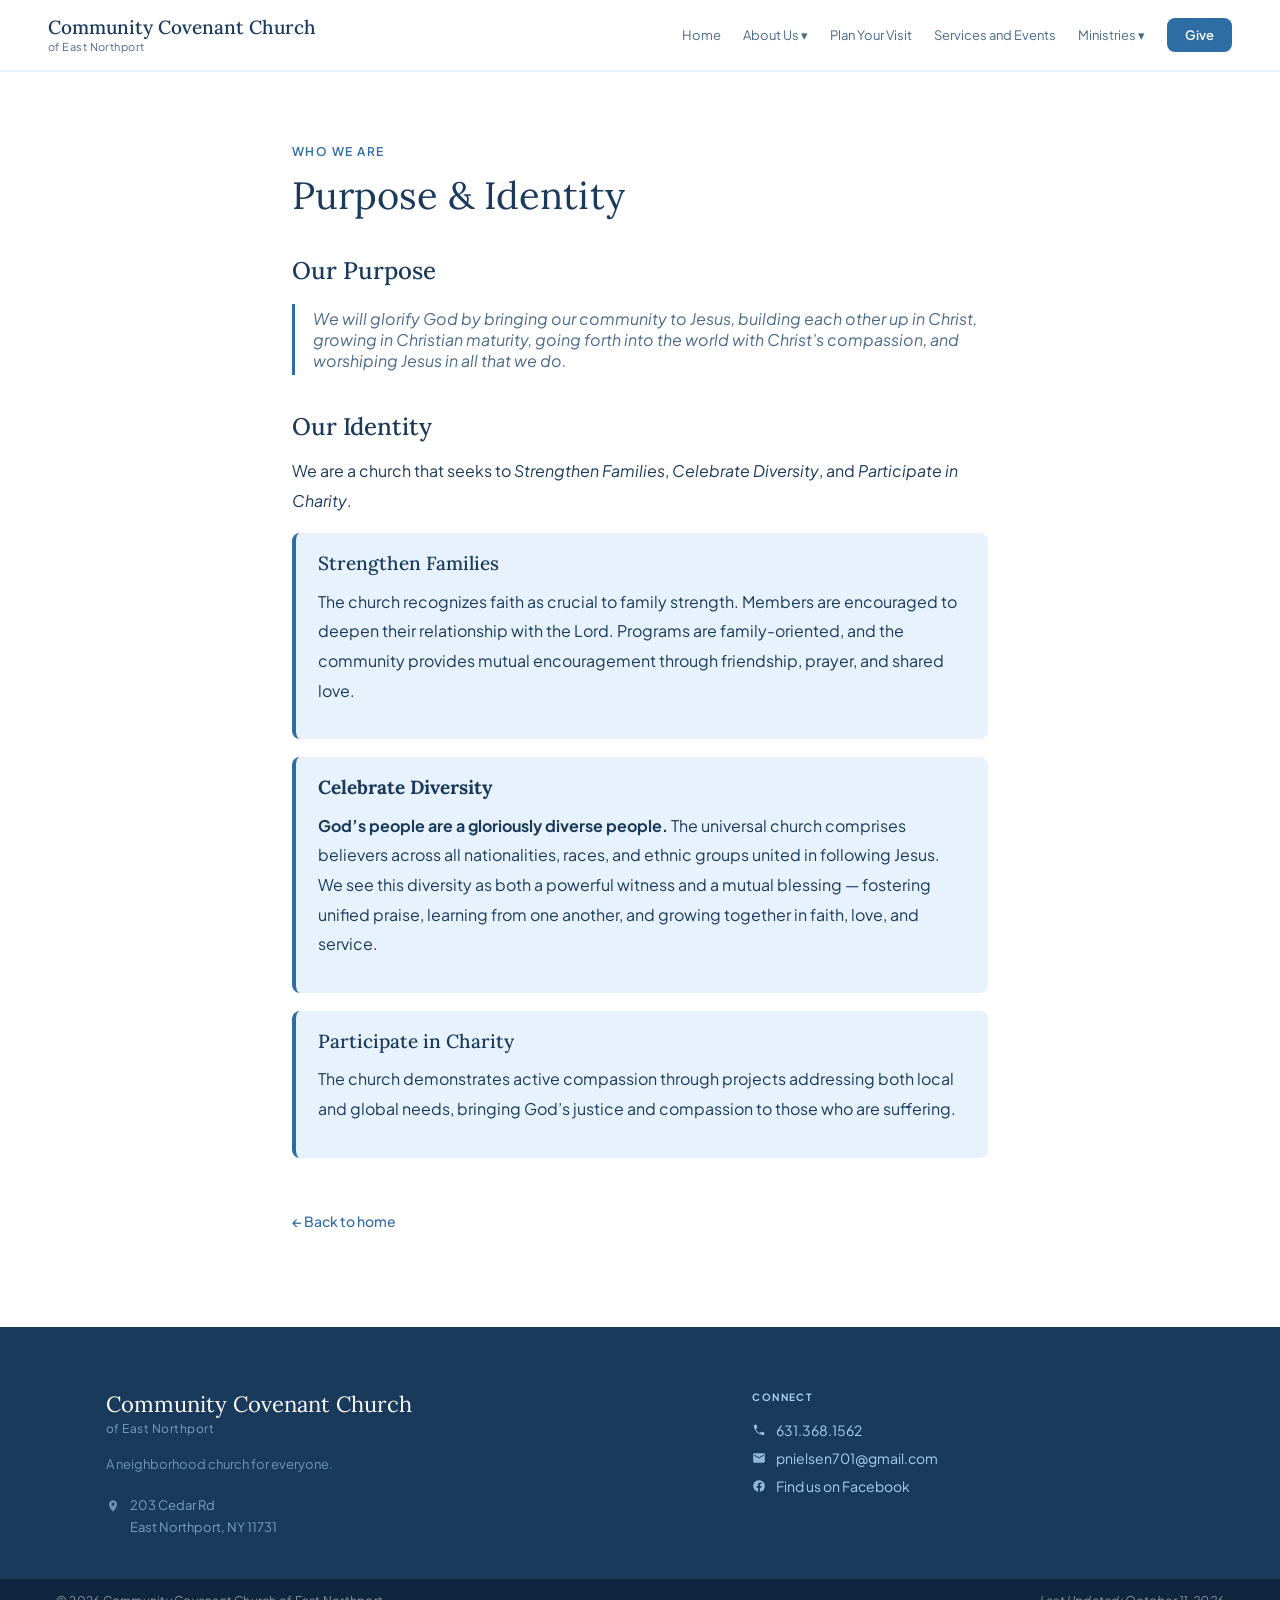
==== commit 51166e3c: "Update Fall Festival time to 11 AM - 1 PM (card + banner) Co-Authored-By: Claude Opus 4.7 <noreply@a" ====
--- a/about.html
+++ b/about.html
@@ -106,7 +106,7 @@
   </div>
   <div class="footer-bottom">
     <span class="footer-copyright">&copy; 2026 Community Covenant Church of East Northport</span>
-    <span class="footer-updated">Last Updated: October 10, 2026</span>
+    <span class="footer-updated">Last Updated: October 11, 2026</span>
   </div>
 </footer>
 
